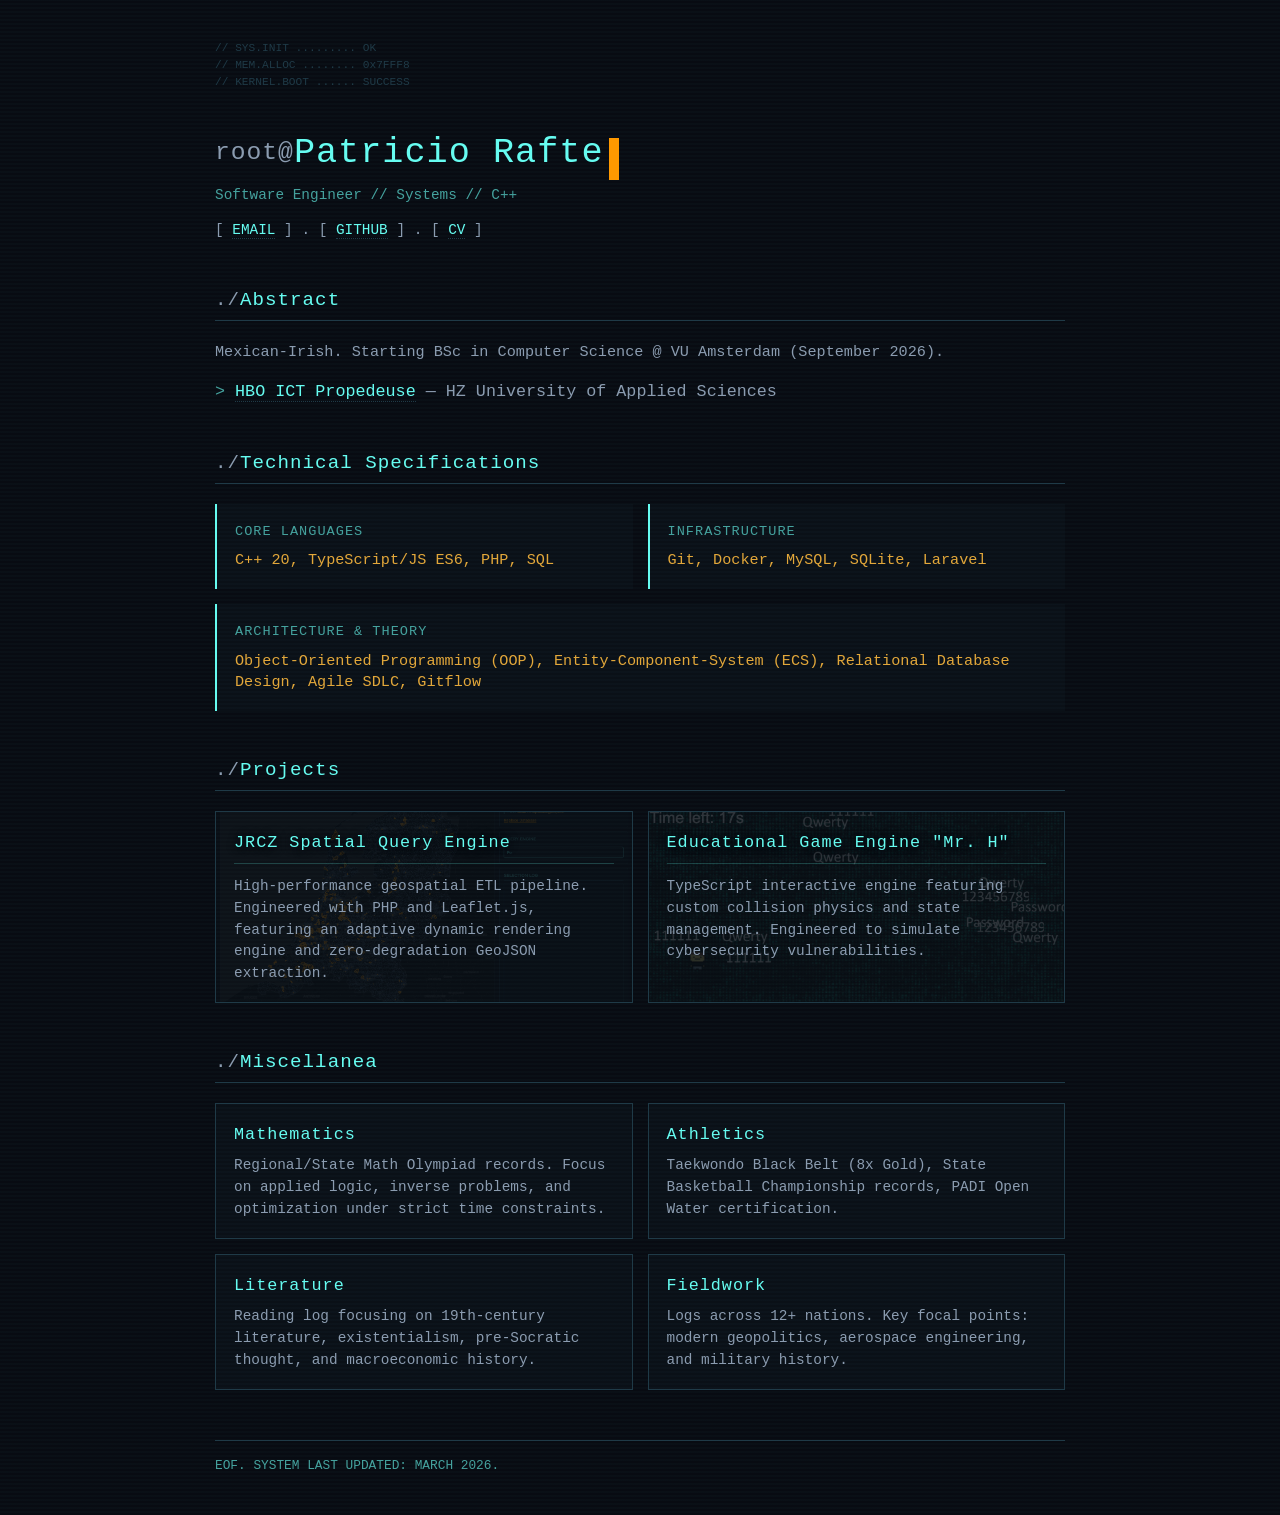
==== index.html @ 467d8c93 "SYS.INIT: Base portfolio architecture and styling" ====
<!DOCTYPE html>
<html lang="en">

<head>
    <meta charset="UTF-8">
    <meta name="viewport" content="width=device-width, initial-scale=1.0">
    <title>P. Raftery | Software Engineer</title>
    <link rel="stylesheet" href="style.css">
</head>

<body>

    <header>
        <pre class="ascii-art">
// SYS.INIT ......... OK
// MEM.ALLOC ........ 0x7FFF8
// KERNEL.BOOT ...... SUCCESS
        </pre>
        <h1 id="sys-title"></h1>

        <div class="sys-text" style="margin-bottom: 10px;">
            Software Engineer // Systems // C++
        </div>
        <p style="font-size: 0.9em;">
            [ <a href="mailto:rafterygp@icloud.com">EMAIL</a> ] .
            [ <a href="https://github.com/rafterygp">GITHUB</a> ] .
            [ <a href="resume.pdf">CV</a> ]
        </p>
    </header>

    <main>
        <section>
            <h2>Abstract</h2>
            <p style="font-size: 0.95em;">
                Mexican-Irish. Starting BSc in Computer Science @ VU Amsterdam (September 2026).
            </p>
            <ul class="credentials-list">
                <li><a href="src/hbo-propedeuse.png" target="_blank">HBO ICT Propedeuse</a> — HZ University of Applied
                    Sciences</li>
            </ul>
        </section>

        <section>
            <h2>Technical Specifications</h2>
            <div class="data-grid">
                <div class="tech-module">
                    <span class="tech-label">Core Languages</span>
                    <div class="tech-data">C++ 20, TypeScript/JS ES6, PHP, SQL</div>
                </div>

                <div class="tech-module">
                    <span class="tech-label">Infrastructure</span>
                    <div class="tech-data">Git, Docker, MySQL, SQLite, Laravel</div>
                </div>

                <div class="tech-module" style="grid-column: 1 / -1;">
                    <span class="tech-label">Architecture & Theory</span>
                    <div class="tech-data">Object-Oriented Programming (OOP), Entity-Component-System (ECS), Relational
                        Database Design, Agile SDLC, Gitflow</div>
                </div>
            </div>
        </section>

        <section>
            <h2>Projects</h2>
            <div class="data-grid">
                <a href="jrcz-pipeline.html" class="grid-box project-box" id="jrcz-pipeline">
                    <h3>JRCZ Spatial Query Engine</h3>
                    <p>High-performance geospatial ETL pipeline. Engineered with PHP and Leaflet.js, featuring an adaptive dynamic rendering engine and zero-degradation GeoJSON extraction.</p>
                </a>

                <a href="mr-h-engine.html" class="grid-box project-box" id="mr-h-engine">
                    <h3>Educational Game Engine "Mr. H"</h3>
                    <p>TypeScript interactive engine featuring custom collision physics and state management. Engineered
                        to simulate cybersecurity vulnerabilities.</p>
                </a>
            </div>
        </section>

        <section>
            <h2>Miscellanea</h2>
            <div class="data-grid">
                <a href="academics.html" class="grid-box">
                    <h3>Mathematics</h3>
                    <p>Regional/State Math Olympiad records. Focus on applied logic, inverse problems, and optimization
                        under strict time constraints.</p>
                </a>

                <a href="athletics.html" class="grid-box">
                    <h3>Athletics</h3>
                    <p>Taekwondo Black Belt (8x Gold), State Basketball Championship records, PADI Open Water
                        certification.</p>
                </a>

                <a href="literature.html" class="grid-box">
                    <h3>Literature</h3>
                    <p>Reading log focusing on 19th-century literature, existentialism, pre-Socratic thought, and
                        macroeconomic history.</p>
                </a>

                <a href="travel.html" class="grid-box">
                    <h3>Fieldwork</h3>
                    <p>Logs across 12+ nations. Key focal points: modern geopolitics, aerospace engineering, and
                        military history.</p>
                </a>
            </div>
        </section>
    </main>

    <footer
        style="margin-top: 50px; border-top: 1px solid #1f3a47; padding-top: 15px; font-size: 0.8em; color: #45a29e;">
        EOF. SYSTEM LAST UPDATED: MARCH 2026.
    </footer>

    <script>
        document.addEventListener('DOMContentLoaded', () => {
            const titleElement = document.getElementById('sys-title');
            const targetText = "Patricio Raftery García";
            let index = 0;

            const cursor = document.createElement('span');
            cursor.className = 'cursor';

            function typeChar() {
                if (index < targetText.length) {
                    titleElement.textContent = targetText.substring(0, index + 1);
                    titleElement.appendChild(cursor);
                    index++;
                    setTimeout(typeChar, Math.random() * 60 + 30);
                }
            }

            setTimeout(typeChar, 400);
        });
    </script>
</body>

</html>
---- style.css ----
/* GLOBAL BASE & BACKGROUND LAYERS */
body {
    margin: 40px auto;
    max-width: 850px;
    line-height: 1.5;
    font-size: 16px;
    font-family: 'Consolas', 'Courier New', Courier, monospace;
    color: #8b9cb0; 
    padding: 0 15px;
    position: relative;
    /* Subtle CRT Scanline effect */
    background-color: #080b12;
    background-image: repeating-linear-gradient(0deg, transparent, transparent 2px, rgba(102, 252, 241, 0.02) 2px, rgba(102, 252, 241, 0.02) 4px);
}



body::before {
    /* (Hex grid settings...) */
    z-index: -3; /* Lowest layer */
}

body::after {
    /* (Vignette/Glass settings...) */
    z-index: -2; /* Just above the hexes */
}
@keyframes drift {
    0% { background-position: 0 0; }
    100% { background-position: 0 138.56px; } 
}

/* SCROLLBAR & SELECTION OVERRIDES */
::-webkit-scrollbar { width: 8px; }
::-webkit-scrollbar-track { background: #080b12; border-left: 1px solid #1f3a47; }
::-webkit-scrollbar-thumb { background: #1f3a47; }
::-webkit-scrollbar-thumb:hover { background: #ff9900; }
::selection { background-color: #ff9900; color: #080b12; }

/* TYPOGRAPHY */
h1, h2, h3 { 
    color: #66fcf1; 
    font-weight: normal; 
    letter-spacing: 1px;
    margin: 0; 
    transition: color 0.2s ease;
}

h1 { font-size: 2.2em; margin-bottom: 5px; }
h1::before { content: "root@"; color: #8b9cb0; font-size: 0.7em; vertical-align: middle; }
/* The blinking cursor attached to h1 via JS */
.cursor { display: inline-block; width: 10px; height: 1.2em; background-color: #ff9900; vertical-align: bottom; margin-left: 5px; animation: blink 1s step-end infinite; }
@keyframes blink { 50% { opacity: 0; } }

h2 { 
    font-size: 1.2em; 
    border-bottom: 1px solid #1f3a47; 
    padding-bottom: 5px; 
    margin-top: 45px; 
    margin-bottom: 20px; 
    display: block;
}
h2::before { content: "./"; color: #8b9cb0; }

h3 { font-size: 1.05em; margin-bottom: 8px; }

/* LINKS & HOVERS */
a { color: #66fcf1; text-decoration: none; border-bottom: 1px dotted #1f3a47; transition: all 0.15s ease-in-out; }
a:visited { color: #45a29e; }
a:hover, a:active { color: #ff9900; border-bottom: 1px solid #ff9900; }

/* GRID SYSTEM */
.data-grid { display: grid; grid-template-columns: repeat(auto-fit, minmax(320px, 1fr)); gap: 15px; margin-top: 15px; }

/* INTERACTIVE PROJECT/MISC BLOCKS */
.grid-box {
    border: 1px solid #1f3a47;
    padding: 18px;
    background-color: rgba(31, 58, 71, 0.1);
    transition: all 0.2s ease;
    display: block; 
    border-bottom: 1px solid #1f3a47; 
}
.grid-box:hover {
    border-color: #ff9900;
    background-color: rgba(255, 153, 0, 0.03);
    cursor: pointer;
}
.grid-box:hover h3 { color: #ff9900; text-shadow: 0 0 8px rgba(255, 153, 0, 0.3); }
.grid-box p { margin: 0; font-size: 0.9em; color: #8b9cb0; }

/* STATIC TECHNICAL BLOCKS (No Hover Effect) */
.tech-module {
    border-left: 2px solid #66fcf1;
    padding: 18px;
    background-color: rgba(31, 58, 71, 0.1);
}
.tech-label {
    font-size: 0.85em;
    color: #45a29e;
    margin-bottom: 8px;
    display: block;
    text-transform: uppercase;
    letter-spacing: 1px;
}
.tech-data { color: #e2a73a; font-size: 0.95em; line-height: 1.4; }

/* UTILS & ASCII */
.sys-text { color: #45a29e; font-size: 0.9em; margin-bottom: 15px; line-height: 1.4; }
.ascii-art { font-size: 0.7em; color: #1f3a47; margin-bottom: 20px; letter-spacing: 0; }
ul { padding-left: 0; list-style-type: none; margin-top: 5px; }
li::before { content: "> "; color: #45a29e; }
li { margin-bottom: 8px; font-size: 0.95em; }

/* CREDENTIALS LIST (Larger font for degrees/documents) */
.credentials-list {
    font-size: 1.1em; 
    margin-top: 15px; 
}
.credentials-list li {
    margin-bottom: 12px; 
}

/* SPECIFIC PROJECT BACKGROUND: GEOSPATIAL PIPELINE */
#jrcz-pipeline {
    position: relative; /* Defines coordinate space for the pseudo-element */
    overflow: hidden;   /* Keeps the pseudo-element inside the rounded borders */
    z-index: 1;         /* Lifts the content above the new background image */
}

/* THE BACKGROUND IMAGE LAYER */
#jrcz-pipeline::before {
    content: "";
    position: absolute;
    top: 0; left: 0; width: 100%; height: 100%;
    
    /* LINKING YOUR IMAGE HERE */
    background-image: url('src/JRCZ.png');
    
    background-size: cover;    /* Or 'contain' if it looks too cropped */
    background-position: center;
    background-repeat: no-repeat;
    
    /* CRITICAL SETTINGS: Seating it behind text and at low opacity */
    opacity: 0.06;  /* Extremely faint to avoid clashing with text */
    z-index: -1;   /* Places it behind the h3 and p tags */
}
/* SPECIFIC PROJECT BACKGROUND: MR. H ENGINE */
#mr-h-engine {
    position: relative;
    overflow: hidden;
    z-index: 1;
}

#mr-h-engine::before {
    content: "";
    position: absolute;
    top: 0; left: 0; width: 100%; height: 100%;
    
    /* LINKING THE PHYSICS IMAGE HERE */
    background-image: url('src/mr-h-physics.png');
    
    background-size: cover; 
    background-position: center;
    background-repeat: no-repeat;
    
    /* Keeping opacity identical to JRCZ for consistency */
    opacity: 0.06;  
    z-index: -1;   
}

/* Ensure Mr. H also has position relative to maintain consistent stack */
.grid-box {
    position: relative;
    z-index: 1; /* Both interactive blocks need this */
    /* ... rest of your .grid-box styles remain identical */
}

/* ADD THIS TO YOUR CSS (And delete the old ribbon code) */
.project-box h3 {
    display: block;
    border-bottom: 1px solid rgba(102, 252, 241, 0.2); /* Faint structural line */
    padding-bottom: 8px;
    margin-bottom: 12px;
    /* This creates a dark halo around the text to separate it from the image */
    text-shadow: 0px 2px 5px rgba(8, 11, 18, 1), 0px 0px 10px rgba(8, 11, 18, 1); 
}

/* Update the hover state to match the orange */
.grid-box.project-box:hover h3 {
    border-bottom-color: rgba(255, 153, 0, 0.4);
    text-shadow: 0px 2px 5px rgba(8, 11, 18, 1), 0px 0px 8px rgba(255, 153, 0, 0.4);
}

/* realistic specs bullet list */
.realistic-specs li::before {
    content: "> ";
    color: #45a29e;
}
.realistic-specs li {
    margin-bottom: 8px;
    font-size: 0.95em;
    color: #e2a73a; /* Established technical data color */
}

/* New section formatting on pipeline page */
.visibility-spread {
    margin-top: 50px;
}

.visibility-spread h3 {
    margin-bottom: 15px;
}

/* structured image gallery / spread */
.lead-figure {
    margin-bottom: 25px; /* Separate lead item from grid */
    padding: 0; /* Let image fill up to borders */
    overflow: hidden; /* For clean border edges */
}
.lead-figure img {
    width: 100%;
    height: auto;
    display: block;
    margin-bottom: 0;
}
.lead-figure h3, .lead-figure p {
    padding: 15px 18px; /*established padding back for text */
}

/* Staggered but formal spread of remaining images */
.project-spread {
    grid-template-columns: repeat(auto-fit, minmax(250px, 1fr)); /* slightly narrower min-width for staggered spread */
}

.spread-item {
    margin: 0; /* established static padding from global styles */
    display: flex;
    flex-direction: column;
    padding: 0; /* Let image fill up to borders */
    overflow: hidden; /* For clean border edges */
}
.spread-item img {
    width: 100%;
    height: 200px; /* Force consistent image height */
    object-fit: cover; /* Established static setting */
    border-bottom: 1px solid #1f3a47; /* Separator line */
    margin-bottom: 0;
}
.spread-item h3, .spread-item figcaption {
    padding: 15px 18px; /* established padding back for text */
}
.spread-item figcaption {
    font-size: 0.85em; /* established static typography for descriptions */
    line-height: 1.5; /* established global setting */
    margin: 0;
    flex-grow: 1; /* Pushes content down on smaller items for consistency */
}

/* =========================================
   PROJECT PAGE SPECIFICS
========================================= */

/* High-contrast intro block to fix the "blob" issue */
.project-brief {
    background-color: rgba(31, 58, 71, 0.1);
    border-left: 3px solid #66fcf1;
    padding: 15px 20px;
    margin-bottom: 30px;
}
.project-brief p {
    margin-top: 0;
    margin-bottom: 15px;
}
.project-brief p:last-child {
    margin-bottom: 0;
}
.highlight-orange { color: #e2a73a; }
.highlight-cyan { color: #66fcf1; }

/* realistic specs bullet list */
.realistic-specs li::before {
    content: "> ";
    color: #45a29e;
}
.realistic-specs li {
    margin-bottom: 8px;
    font-size: 0.95em;
    color: #e2a73a;
}

/* "Bjarne DNA" Centered Figures */
.bjarne-figure {
    text-align: center;
    margin: 0 0 50px 0;
    padding: 0;
}
.bjarne-figure img {
    max-width: 100%;
    height: auto;
    display: block;
    margin: 0 auto 15px auto;
    border: 1px solid #1f3a47;
    background-color: #080b12; /* Fills empty space if image doesn't load instantly */
}
.bjarne-figure figcaption {
    font-size: 0.9em;
    color: #8b9cb0;
    max-width: 85%;
    margin: 0 auto;
    line-height: 1.5;
}
.bjarne-figure figcaption strong {
    color: #45a29e;
    display: block;
    margin-bottom: 3px;
    font-size: 1.05em;
}


/* =========================================
   PROJECT BOX BACKGROUNDS & HOVERS
========================================= */

/* Ensure the grid boxes can contain the absolute background */
.grid-box.project-box {
    position: relative;
    overflow: hidden;
    z-index: 1;
}

/* 1. JRCZ Pipeline Background */
#jrcz-pipeline::before {
    content: "";
    position: absolute;
    top: 0; left: 0; width: 100%; height: 100%;
    background-image: url('src/searchResults.png'); 
    background-size: cover;    
    background-position: center;
    opacity: 0.15; /* HIGHER BASELINE VISIBILITY */
    z-index: -1;   
    transition: opacity 0.3s ease-in-out; 
}

/* 2. Mr. H Engine Background */
#mr-h-engine::before {
    content: "";
    position: absolute;
    top: 0; left: 0; width: 100%; height: 100%;
    background-image: url('src/mr-h-physics.png');
    background-size: cover; 
    background-position: center;
    opacity: 0.15; /* HIGHER BASELINE VISIBILITY */
    z-index: -1;   
    transition: opacity 0.3s ease-in-out;
}

/* THE HOVER EFFECT: Brightens the background image */
#jrcz-pipeline:hover::before,
#mr-h-engine:hover::before {
    opacity: 0.25; 
}

/* Text shadow adjustment to keep text readable over the brightened image */
.grid-box.project-box h3 {
    display: block;
    border-bottom: 1px solid rgba(102, 252, 241, 0.2); 
    padding-bottom: 8px;
    margin-bottom: 12px;
    text-shadow: 0px 2px 5px rgba(8, 11, 18, 1), 0px 0px 10px rgba(8, 11, 18, 1); 
    transition: all 0.3s ease;
}

.grid-box.project-box:hover h3 {
    border-bottom-color: rgba(255, 153, 0, 0.4);
    text-shadow: 0px 2px 5px rgba(8, 11, 18, 1), 0px 0px 8px rgba(255, 153, 0, 0.6);
    color: #ff9900;
}
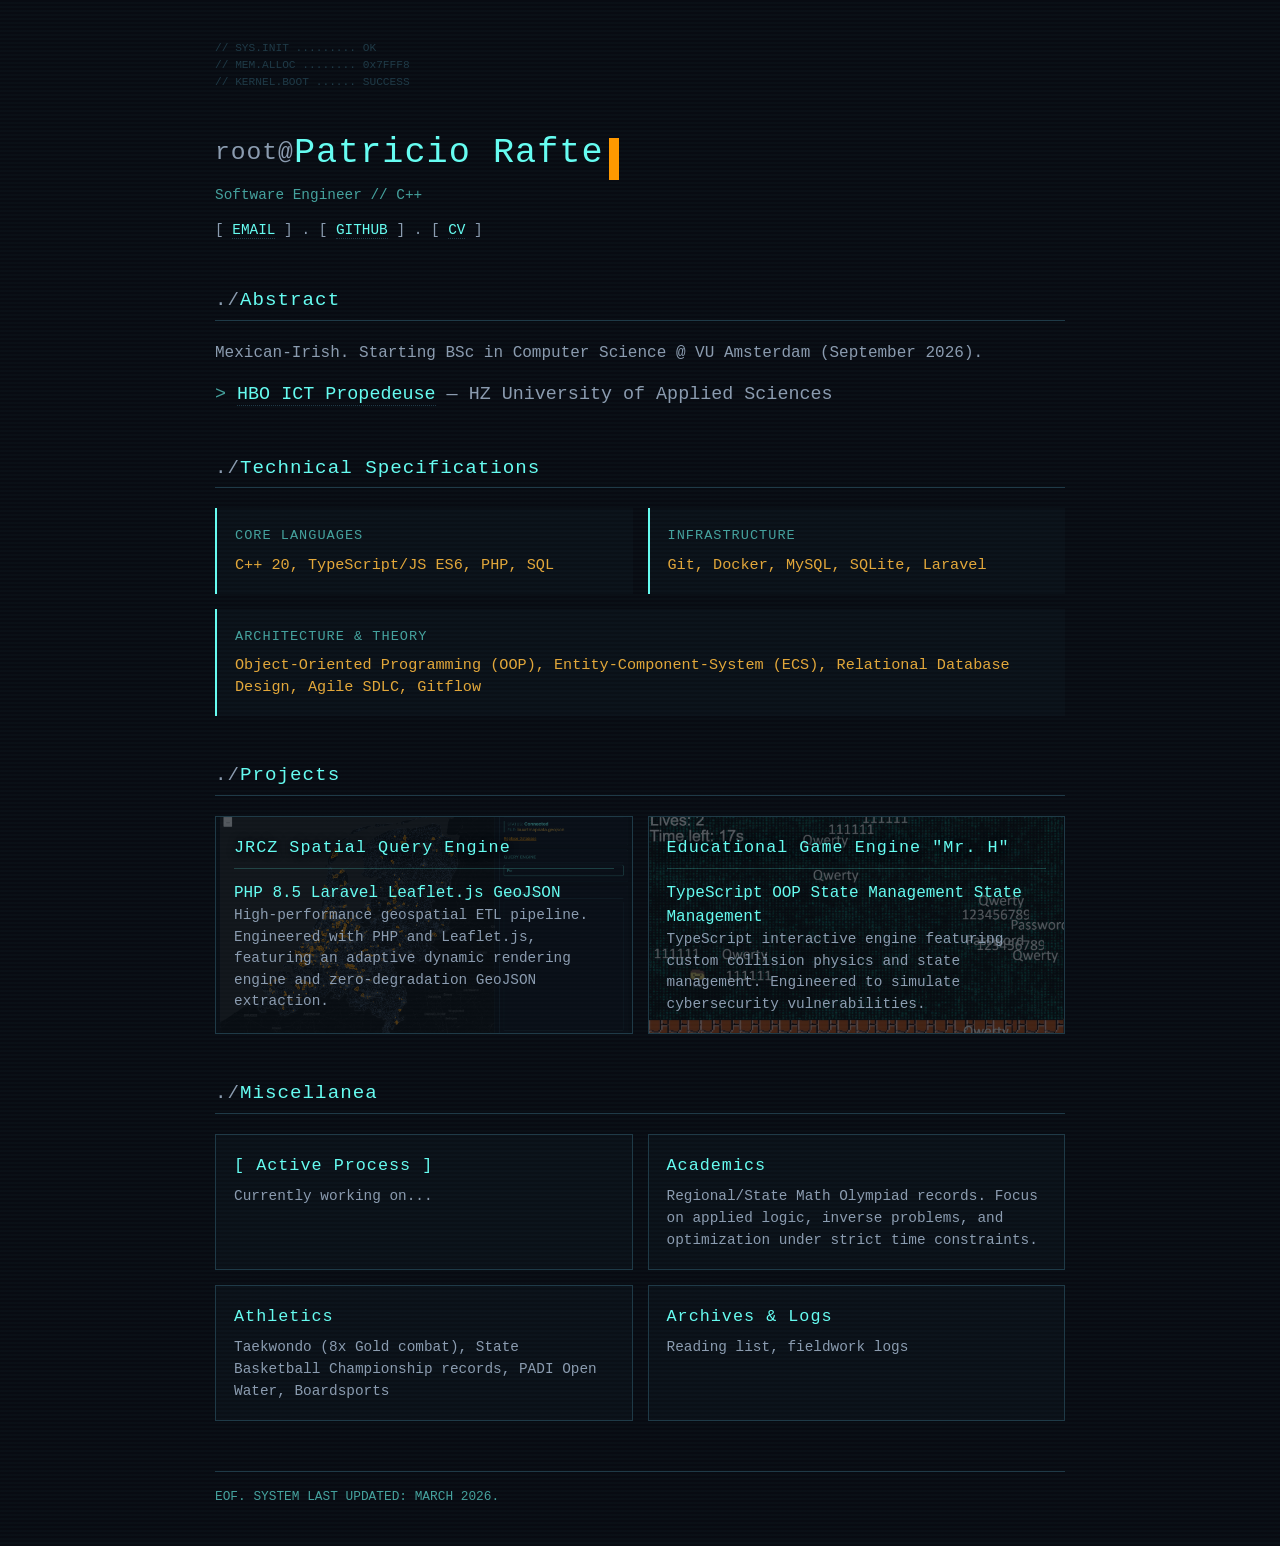
==== commit f1c2eb31: "Minor changes to descriptions and styling" ====
--- a/index.html
+++ b/index.html
@@ -19,7 +19,7 @@
         <h1 id="sys-title"></h1>
 
         <div class="sys-text" style="margin-bottom: 10px;">
-            Software Engineer // Systems // C++
+            Software Engineer // C++
         </div>
         <p style="font-size: 0.9em;">
             [ <a href="mailto:rafterygp@icloud.com">EMAIL</a> ] .
@@ -31,12 +31,14 @@
     <main>
         <section>
             <h2>Abstract</h2>
-            <p style="font-size: 0.95em;">
+            <p style="font-size: 1em;">
                 Mexican-Irish. Starting BSc in Computer Science @ VU Amsterdam (September 2026).
             </p>
             <ul class="credentials-list">
-                <li><a href="src/hbo-propedeuse.png" target="_blank">HBO ICT Propedeuse</a> — HZ University of Applied
-                    Sciences</li>
+                <ul class="credentials-list">
+                    <li><a href="academics.html#propedeuse">HBO ICT Propedeuse</a> — HZ University of Applied Sciences
+                    </li>
+                </ul>
             </ul>
         </section>
 
@@ -61,16 +63,32 @@
             </div>
         </section>
 
-        <section>
+<section>
             <h2>Projects</h2>
             <div class="data-grid">
                 <a href="jrcz-pipeline.html" class="grid-box project-box" id="jrcz-pipeline">
                     <h3>JRCZ Spatial Query Engine</h3>
+                    
+                    <div class="tech-tags">
+                        <span class="tech-tag">PHP 8.5</span>
+                        <span class="tech-tag">Laravel</span>
+                        <span class="tech-tag">Leaflet.js</span>
+                        <span class="tech-tag">GeoJSON</span>
+                    </div>
+
                     <p>High-performance geospatial ETL pipeline. Engineered with PHP and Leaflet.js, featuring an adaptive dynamic rendering engine and zero-degradation GeoJSON extraction.</p>
                 </a>
 
                 <a href="mr-h-engine.html" class="grid-box project-box" id="mr-h-engine">
                     <h3>Educational Game Engine "Mr. H"</h3>
+                    
+                    <div class="tech-tags">
+                        <span class="tech-tag">TypeScript</span>
+                        <span class="tech-tag">OOP</span>
+                        <span class="tech-tag">State Management</span>
+                        <span class="tech-tag">State Management</span>
+                    </div>
+
                     <p>TypeScript interactive engine featuring custom collision physics and state management. Engineered
                         to simulate cybersecurity vulnerabilities.</p>
                 </a>
@@ -80,28 +98,25 @@
         <section>
             <h2>Miscellanea</h2>
             <div class="data-grid">
+                <a href="active-process.html" class="grid-box active-process-box">
+                    <h3>[ Active Process ]</h3>
+                    <p>Currently working on...</p>
+                </a>
+
                 <a href="academics.html" class="grid-box">
-                    <h3>Mathematics</h3>
+                    <h3>Academics</h3>
                     <p>Regional/State Math Olympiad records. Focus on applied logic, inverse problems, and optimization
                         under strict time constraints.</p>
                 </a>
 
                 <a href="athletics.html" class="grid-box">
                     <h3>Athletics</h3>
-                    <p>Taekwondo Black Belt (8x Gold), State Basketball Championship records, PADI Open Water
-                        certification.</p>
+                    <p>Taekwondo (8x Gold combat), State Basketball Championship records, PADI Open Water, Boardsports</p>
                 </a>
 
-                <a href="literature.html" class="grid-box">
-                    <h3>Literature</h3>
-                    <p>Reading log focusing on 19th-century literature, existentialism, pre-Socratic thought, and
-                        macroeconomic history.</p>
-                </a>
-
-                <a href="travel.html" class="grid-box">
-                    <h3>Fieldwork</h3>
-                    <p>Logs across 12+ nations. Key focal points: modern geopolitics, aerospace engineering, and
-                        military history.</p>
+                <a href="logs.html" class="grid-box">
+                    <h3>Archives & Logs</h3>
+                    <p>Reading list, fieldwork logs</p>
                 </a>
             </div>
         </section>
--- a/style.css
+++ b/style.css
@@ -1,3 +1,4 @@
+
 /* GLOBAL BASE & BACKGROUND LAYERS */
 body {
     margin: 40px auto;
@@ -141,7 +142,7 @@
     background-repeat: no-repeat;
     
     /* CRITICAL SETTINGS: Seating it behind text and at low opacity */
-    opacity: 0.06;  /* Extremely faint to avoid clashing with text */
+    opacity: 0.30;  /* Extremely faint to avoid clashing with text */
     z-index: -1;   /* Places it behind the h3 and p tags */
 }
 /* SPECIFIC PROJECT BACKGROUND: MR. H ENGINE */
@@ -336,7 +337,7 @@
     background-image: url('src/searchResults.png'); 
     background-size: cover;    
     background-position: center;
-    opacity: 0.15; /* HIGHER BASELINE VISIBILITY */
+    opacity: 0.3; 
     z-index: -1;   
     transition: opacity 0.3s ease-in-out; 
 }
@@ -349,7 +350,7 @@
     background-image: url('src/mr-h-physics.png');
     background-size: cover; 
     background-position: center;
-    opacity: 0.15; /* HIGHER BASELINE VISIBILITY */
+    opacity: 0.3; 
     z-index: -1;   
     transition: opacity 0.3s ease-in-out;
 }
@@ -357,7 +358,7 @@
 /* THE HOVER EFFECT: Brightens the background image */
 #jrcz-pipeline:hover::before,
 #mr-h-engine:hover::before {
-    opacity: 0.25; 
+    opacity: 0.50; 
 }
 
 /* Text shadow adjustment to keep text readable over the brightened image */
@@ -374,4 +375,24 @@
     border-bottom-color: rgba(255, 153, 0, 0.4);
     text-shadow: 0px 2px 5px rgba(8, 11, 18, 1), 0px 0px 8px rgba(255, 153, 0, 0.6);
     color: #ff9900;
-}+}
+
+/* Terminal Button for Document Links */
+.terminal-btn {
+    display: inline-block;
+    padding: 8px 14px;
+    border: 1px solid #1f3a47;
+    background-color: rgba(8, 11, 18, 0.5);
+    color: #45a29e;
+    font-size: 0.9em;
+    text-transform: uppercase;
+    transition: all 0.2s ease;
+}
+.terminal-btn:hover {
+    border-color: #66fcf1;
+    color: #66fcf1;
+    background-color: rgba(102, 252, 241, 0.05);
+}
+
+
+
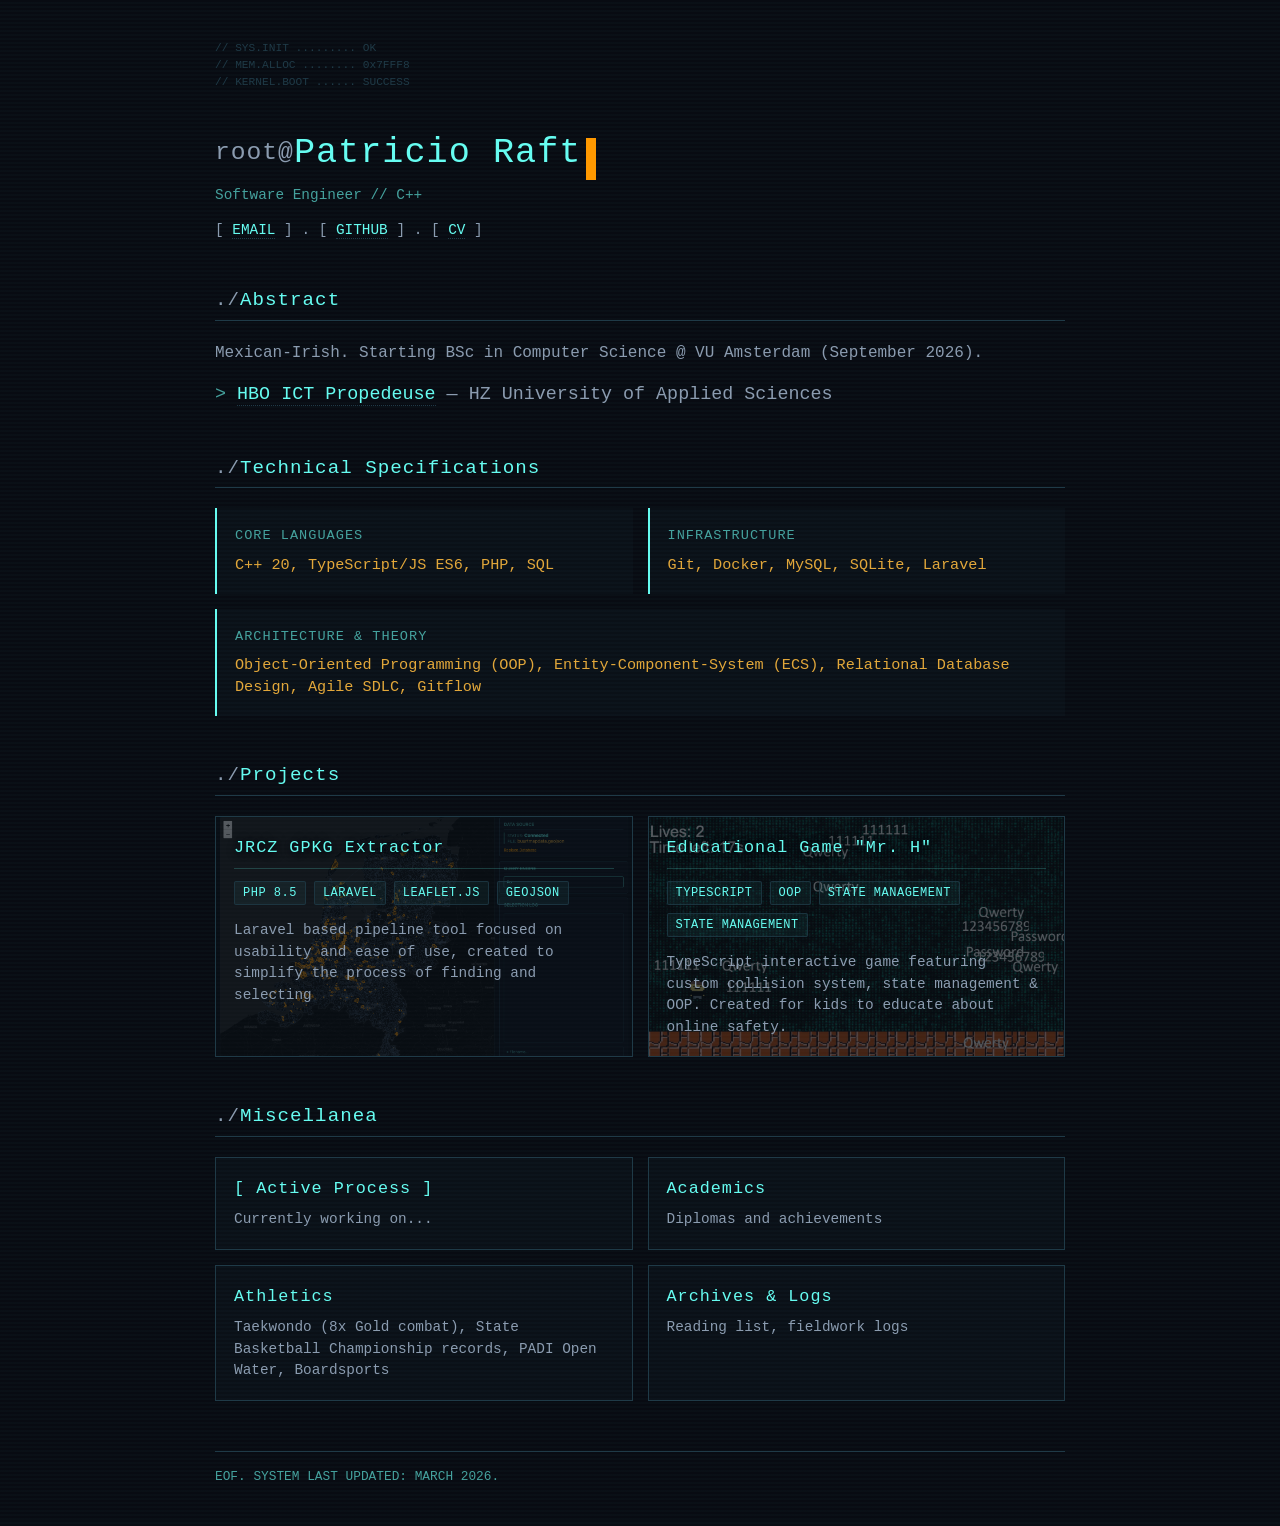
==== commit 95b97e5f: "Fixed project technology tags, footer and added scroll memory function" ====
--- a/index.html
+++ b/index.html
@@ -67,7 +67,7 @@
             <h2>Projects</h2>
             <div class="data-grid">
                 <a href="jrcz-pipeline.html" class="grid-box project-box" id="jrcz-pipeline">
-                    <h3>JRCZ Spatial Query Engine</h3>
+                    <h3>JRCZ GPKG Extractor</h3>
                     
                     <div class="tech-tags">
                         <span class="tech-tag">PHP 8.5</span>
@@ -76,11 +76,11 @@
                         <span class="tech-tag">GeoJSON</span>
                     </div>
 
-                    <p>High-performance geospatial ETL pipeline. Engineered with PHP and Leaflet.js, featuring an adaptive dynamic rendering engine and zero-degradation GeoJSON extraction.</p>
+                    <p>Laravel based pipeline tool focused on usability and ease of use, created to simplify the process of finding and selecting </p>
                 </a>
 
                 <a href="mr-h-engine.html" class="grid-box project-box" id="mr-h-engine">
-                    <h3>Educational Game Engine "Mr. H"</h3>
+                    <h3>Educational Game "Mr. H"</h3>
                     
                     <div class="tech-tags">
                         <span class="tech-tag">TypeScript</span>
@@ -89,8 +89,7 @@
                         <span class="tech-tag">State Management</span>
                     </div>
 
-                    <p>TypeScript interactive engine featuring custom collision physics and state management. Engineered
-                        to simulate cybersecurity vulnerabilities.</p>
+                    <p>TypeScript interactive game featuring custom collision system, state management & OOP. Created for kids to educate about online safety.</p>
                 </a>
             </div>
         </section>
@@ -105,8 +104,7 @@
 
                 <a href="academics.html" class="grid-box">
                     <h3>Academics</h3>
-                    <p>Regional/State Math Olympiad records. Focus on applied logic, inverse problems, and optimization
-                        under strict time constraints.</p>
+                    <p>Diplomas and achievements</p>
                 </a>
 
                 <a href="athletics.html" class="grid-box">
--- a/style.css
+++ b/style.css
@@ -394,5 +394,35 @@
     background-color: rgba(102, 252, 241, 0.05);
 }
 
-
-
+/* TECHNOLOGY TAGS */
+.tech-tags {
+    display: flex;
+    flex-wrap: wrap;
+    gap: 8px;
+    margin: 10px 0 15px 0;
+}
+
+.tech-tag {
+    font-size: 0.75em;
+    font-family: 'Consolas', monospace;
+    color: #66fcf1;
+    background: rgba(102, 252, 241, 0.05);
+    border: 1px solid rgba(31, 58, 71, 0.8);
+    padding: 2px 8px;
+    border-radius: 2px;
+    text-transform: uppercase;
+    letter-spacing: 0.5px;
+    transition: all 0.2s ease;
+}
+
+/* Hover effect for tags inside interactive boxes */
+.grid-box:hover .tech-tag {
+    border-color: #ff9900;
+    color: #ff9900;
+    background: rgba(255, 153, 0, 0.05);
+}
+
+/* Special styling for "In Progress" or main tech in modules */
+.tech-module .tech-tag {
+    background: rgba(31, 58, 71, 0.3);
+}
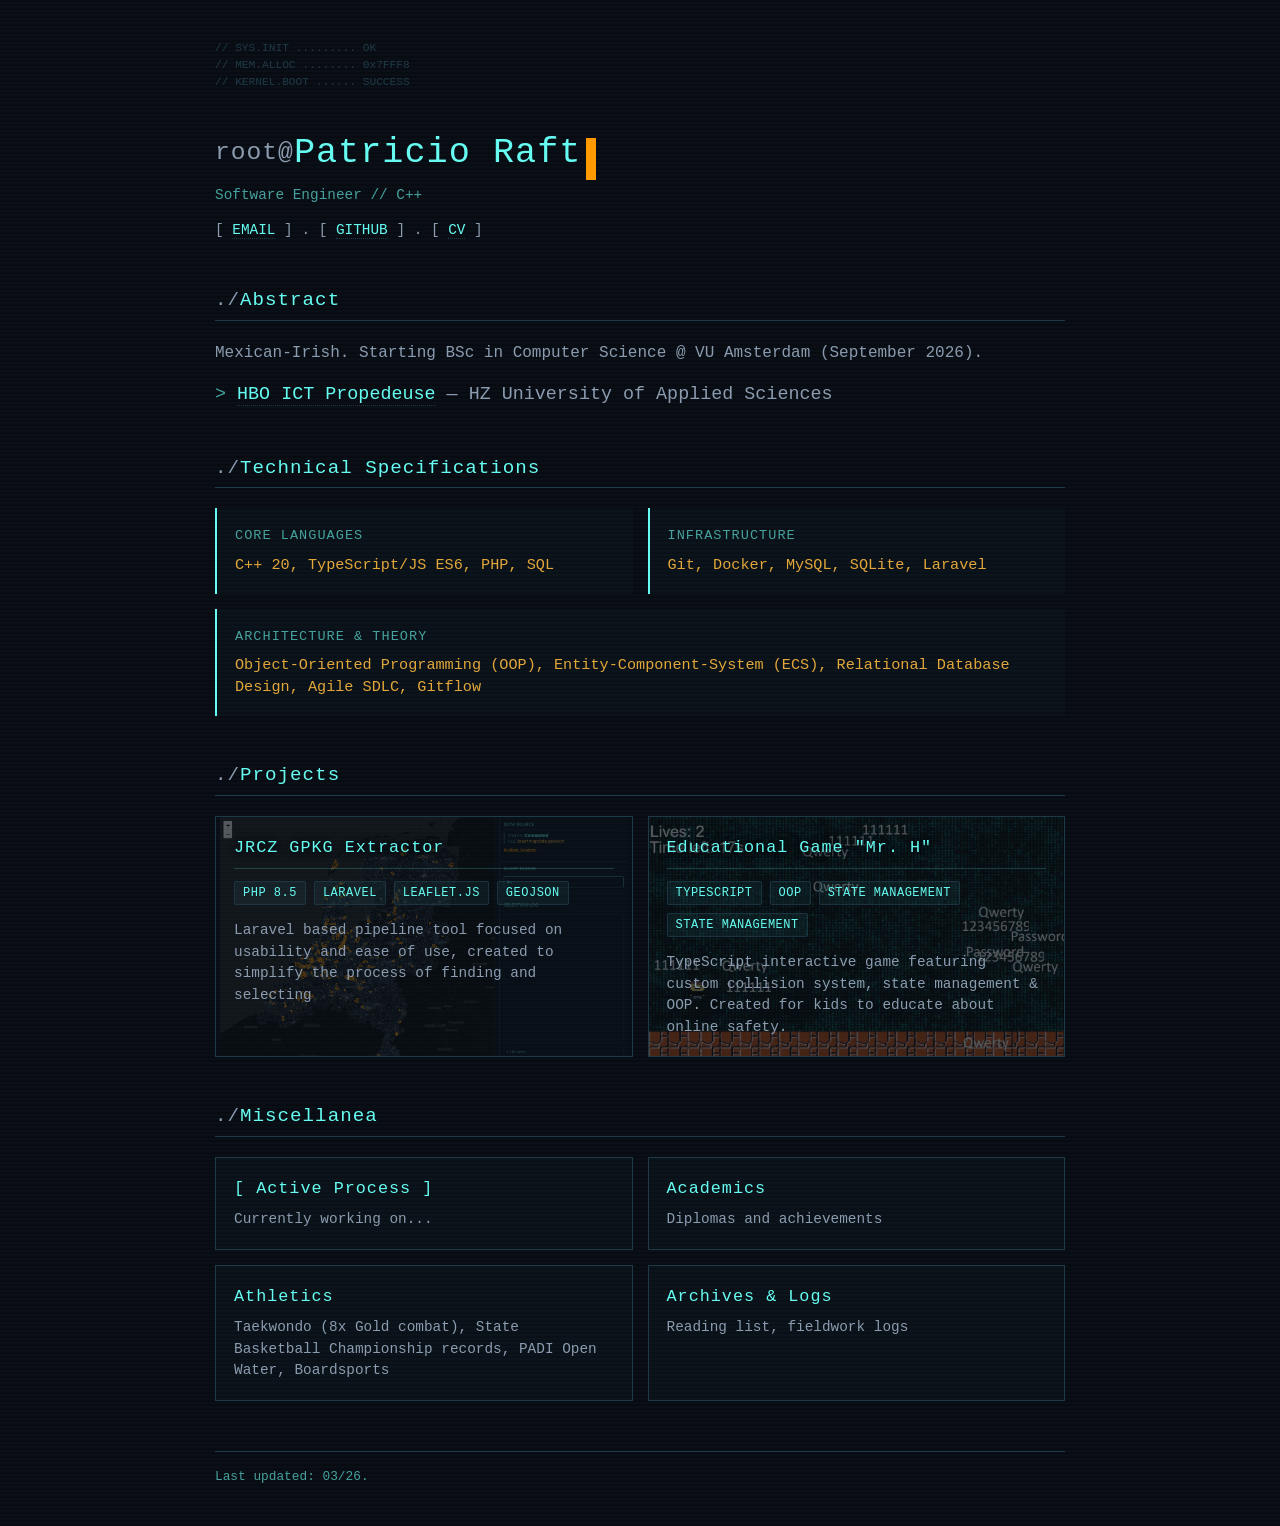
==== commit f3341fcd: "Project description changes" ====
--- a/index.html
+++ b/index.html
@@ -63,12 +63,12 @@
             </div>
         </section>
 
-<section>
+        <section>
             <h2>Projects</h2>
             <div class="data-grid">
                 <a href="jrcz-pipeline.html" class="grid-box project-box" id="jrcz-pipeline">
                     <h3>JRCZ GPKG Extractor</h3>
-                    
+
                     <div class="tech-tags">
                         <span class="tech-tag">PHP 8.5</span>
                         <span class="tech-tag">Laravel</span>
@@ -76,12 +76,13 @@
                         <span class="tech-tag">GeoJSON</span>
                     </div>
 
-                    <p>Laravel based pipeline tool focused on usability and ease of use, created to simplify the process of finding and selecting </p>
+                    <p>Laravel based pipeline tool focused on usability and ease of use, created to simplify the process
+                        of finding and selecting </p>
                 </a>
 
                 <a href="mr-h-engine.html" class="grid-box project-box" id="mr-h-engine">
                     <h3>Educational Game "Mr. H"</h3>
-                    
+
                     <div class="tech-tags">
                         <span class="tech-tag">TypeScript</span>
                         <span class="tech-tag">OOP</span>
@@ -89,7 +90,8 @@
                         <span class="tech-tag">State Management</span>
                     </div>
 
-                    <p>TypeScript interactive game featuring custom collision system, state management & OOP. Created for kids to educate about online safety.</p>
+                    <p>TypeScript interactive game featuring custom collision system, state management & OOP. Created
+                        for kids to educate about online safety.</p>
                 </a>
             </div>
         </section>
@@ -109,7 +111,8 @@
 
                 <a href="athletics.html" class="grid-box">
                     <h3>Athletics</h3>
-                    <p>Taekwondo (8x Gold combat), State Basketball Championship records, PADI Open Water, Boardsports</p>
+                    <p>Taekwondo (8x Gold combat), State Basketball Championship records, PADI Open Water, Boardsports
+                    </p>
                 </a>
 
                 <a href="logs.html" class="grid-box">
@@ -122,10 +125,11 @@
 
     <footer
         style="margin-top: 50px; border-top: 1px solid #1f3a47; padding-top: 15px; font-size: 0.8em; color: #45a29e;">
-        EOF. SYSTEM LAST UPDATED: MARCH 2026.
+        Last updated: 03/26.
     </footer>
 
     <script>
+        //Name animation
         document.addEventListener('DOMContentLoaded', () => {
             const titleElement = document.getElementById('sys-title');
             const targetText = "Patricio Raftery García";
@@ -145,6 +149,24 @@
 
             setTimeout(typeChar, 400);
         });
+
+        //Scroll memory 
+        window.addEventListener('DOMContentLoaded', () => {
+            const scrollPos = sessionStorage.getItem('sidebar-scroll');
+            if (scrollPos) {
+                window.scrollTo({
+                    top: parseInt(scrollPos),
+                    behavior: 'instant' 
+                });
+            }
+        });
+        let isScrolling;
+        window.addEventListener('scroll', () => {
+            window.clearTimeout(isScrolling);
+            isScrolling = setTimeout(() => {
+                sessionStorage.setItem('sidebar-scroll', window.scrollY);
+            }, 100);
+        });
     </script>
 </body>
 
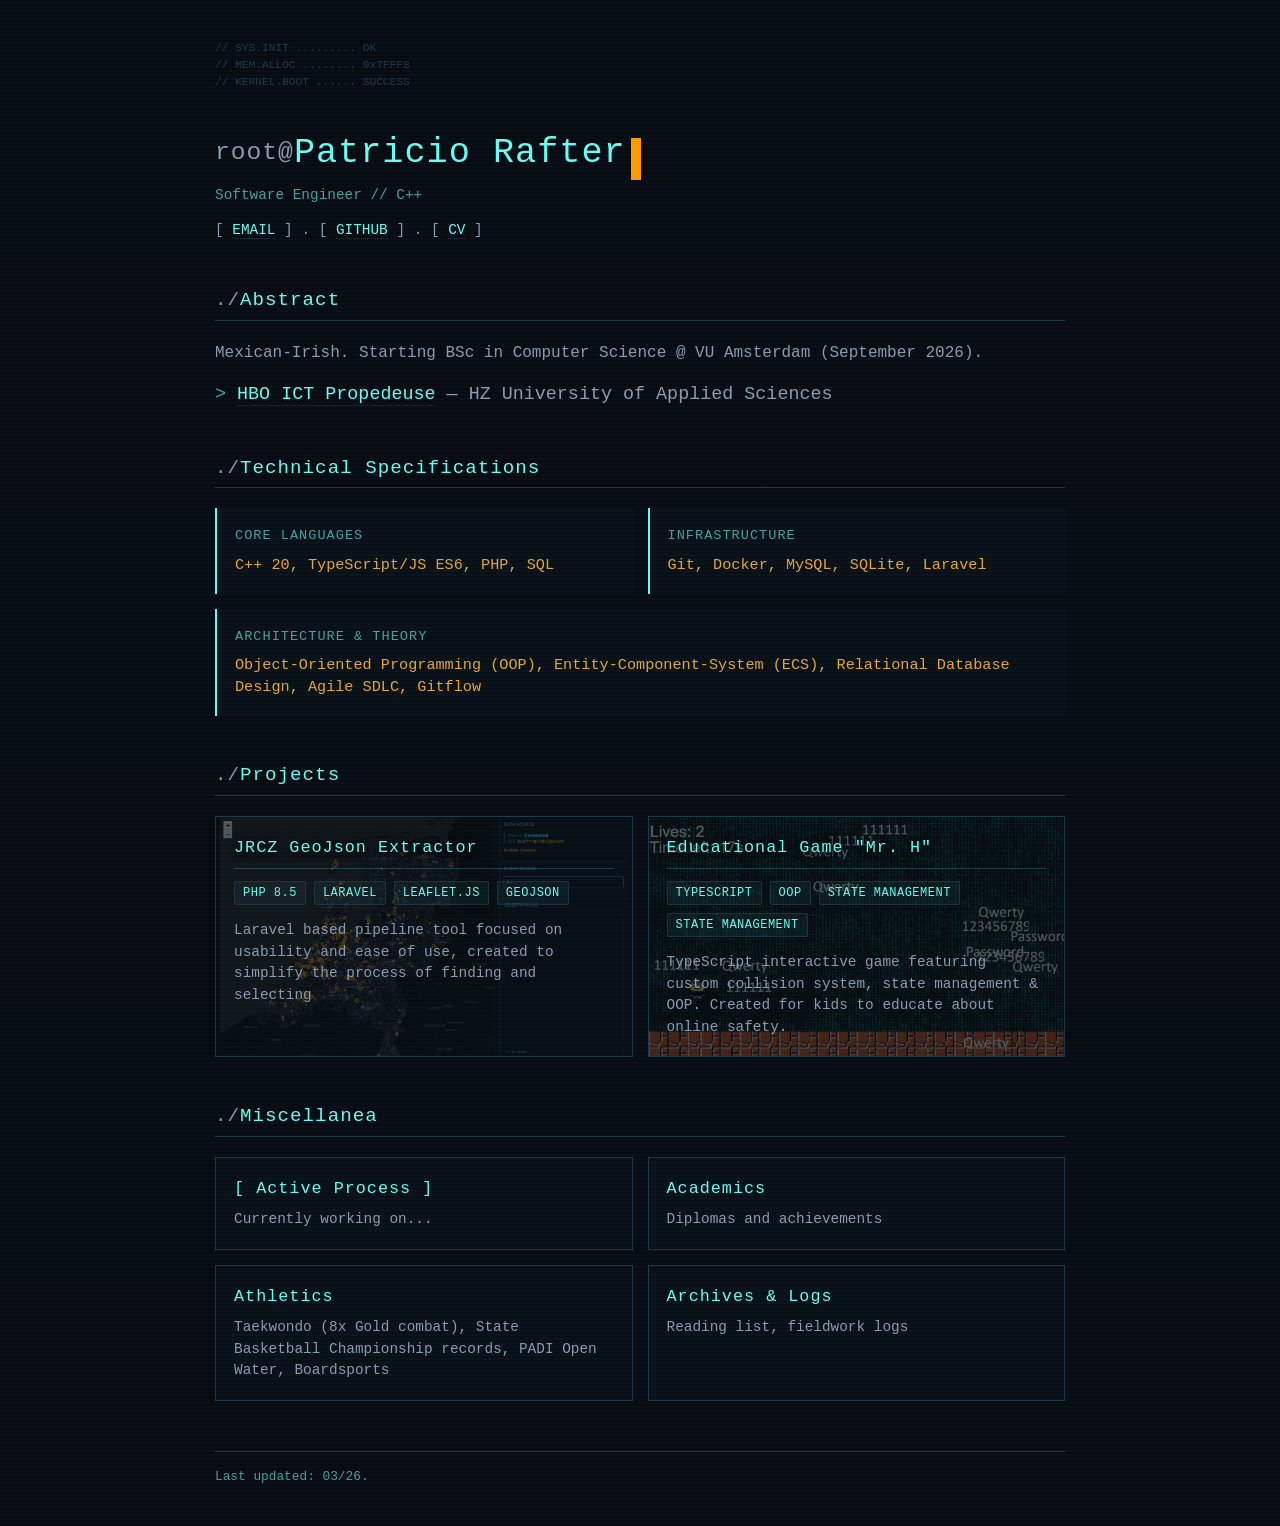
==== commit d0cbea0b: "Index geojson update" ====
--- a/index.html
+++ b/index.html
@@ -67,7 +67,7 @@
             <h2>Projects</h2>
             <div class="data-grid">
                 <a href="jrcz-pipeline.html" class="grid-box project-box" id="jrcz-pipeline">
-                    <h3>JRCZ GPKG Extractor</h3>
+                    <h3>JRCZ GeoJson Extractor</h3>
 
                     <div class="tech-tags">
                         <span class="tech-tag">PHP 8.5</span>
--- a/style.css
+++ b/style.css
@@ -425,4 +425,72 @@
 /* Special styling for "In Progress" or main tech in modules */
 .tech-module .tech-tag {
     background: rgba(31, 58, 71, 0.3);
+}
+
+/* PROJECT META GRID */
+.project-metadata {
+    display: grid;
+    grid-template-columns: repeat(auto-fit, minmax(200px, 1fr));
+    gap: 20px;
+    background: rgba(31, 58, 71, 0.15);
+    border: 1px solid #1f3a47;
+    padding: 20px;
+    margin-bottom: 30px;
+}
+
+.meta-item {
+    display: flex;
+    flex-direction: column;
+}
+
+.meta-label {
+    font-size: 0.75em;
+    text-transform: uppercase;
+    color: #45a29e; /* Muted Cyan */
+    letter-spacing: 1.5px;
+    margin-bottom: 5px;
+}
+
+.meta-value {
+    font-size: 0.95em;
+    color: #e2a73a; /* High-contrast Orange */
+}
+
+/* Repository link specific styling */
+.meta-value a {
+    border-bottom: 1px solid #ff9900;
+    color: #ff9900;
+}
+
+/* COUNTRIES UI */
+.country-grid {
+    display: flex;
+    flex-wrap: wrap;
+    gap: 10px;
+    margin-top: 10px;
+}
+
+.country-tag {
+    font-size: 0.85em;
+    padding: 4px 10px;
+    background: rgba(102, 252, 241, 0.05);
+    border: 1px solid #1f3a47;
+    color: #66fcf1;
+}
+
+/* LOG ENTRIES AREA */
+.log-entries {
+    margin-top: 40px;
+    border-top: 1px solid #1f3a47;
+    padding-top: 20px;
+}
+
+.entry-placeholder {
+    padding: 40px;
+    text-align: center;
+    border: 1px dashed #1f3a47;
+    color: #45a29e;
+    font-style: italic;
+    font-size: 0.9em;
+    letter-spacing: 1px;
 }
